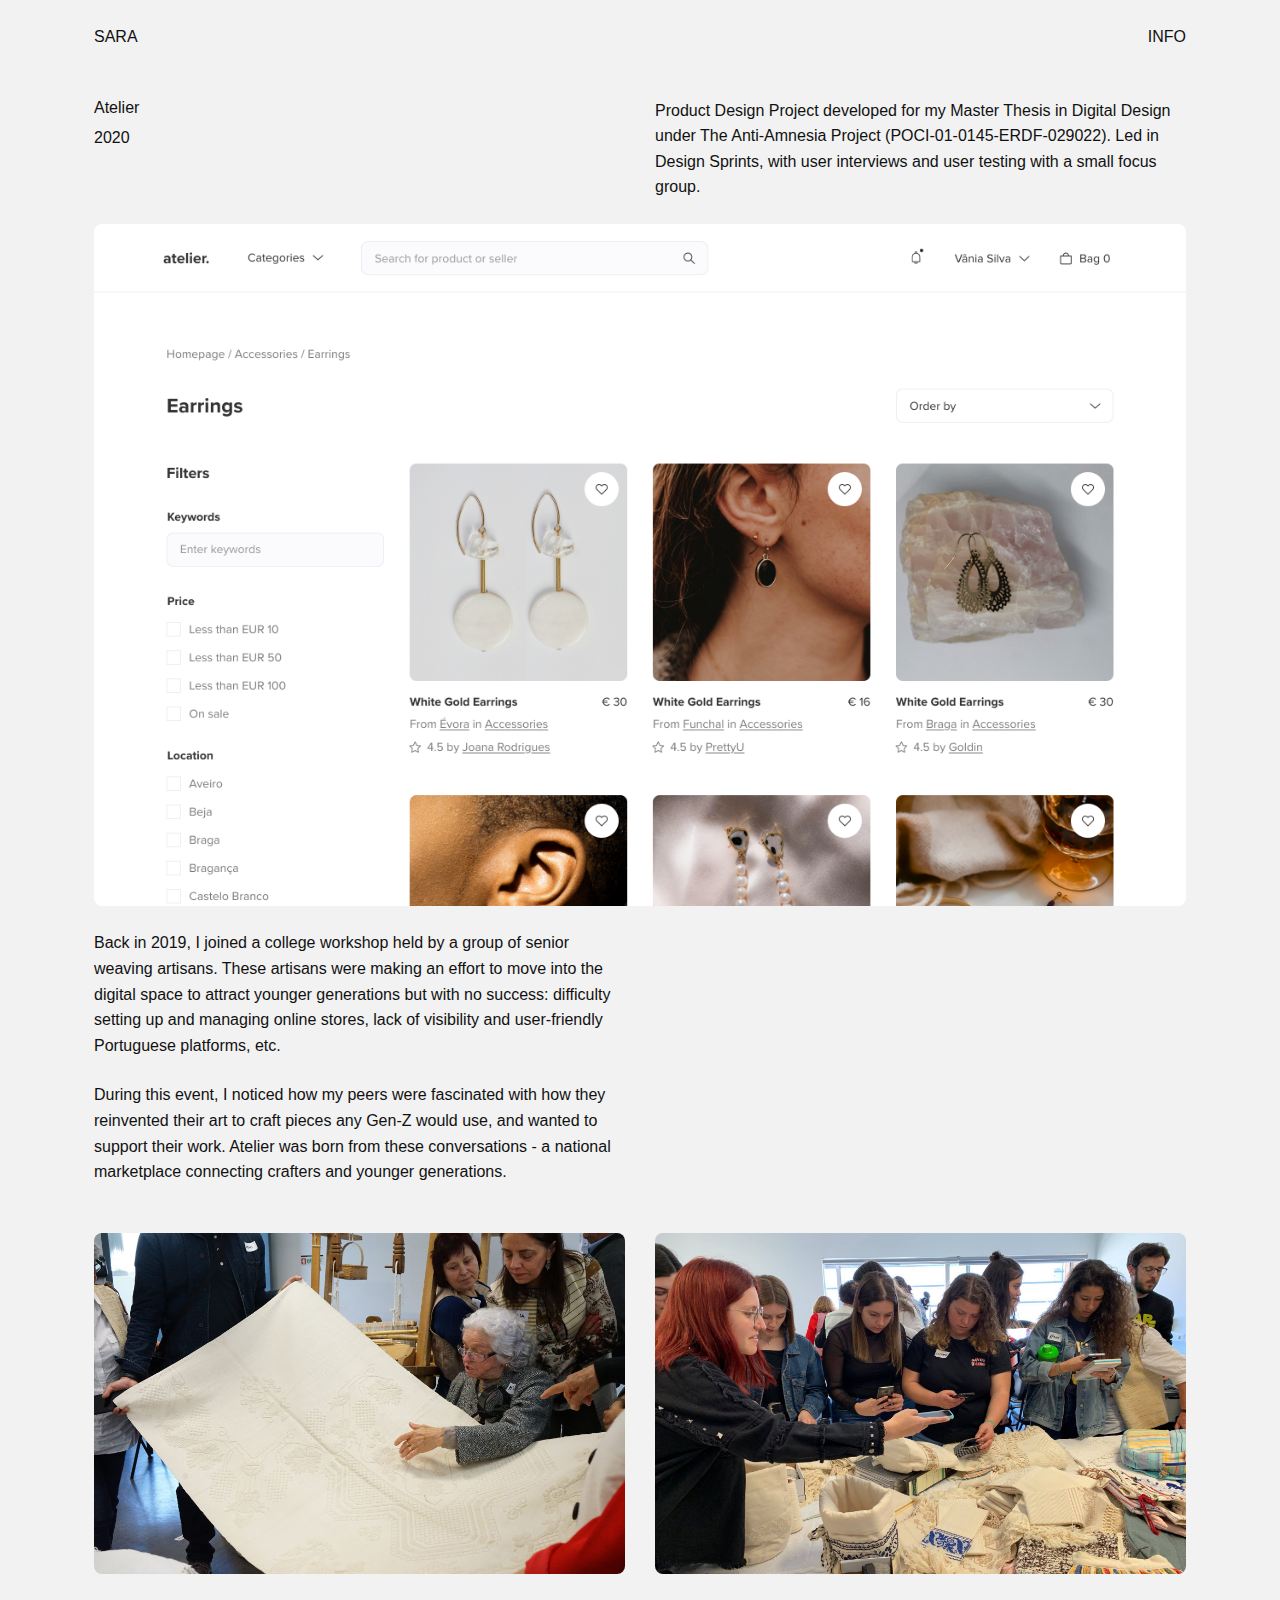
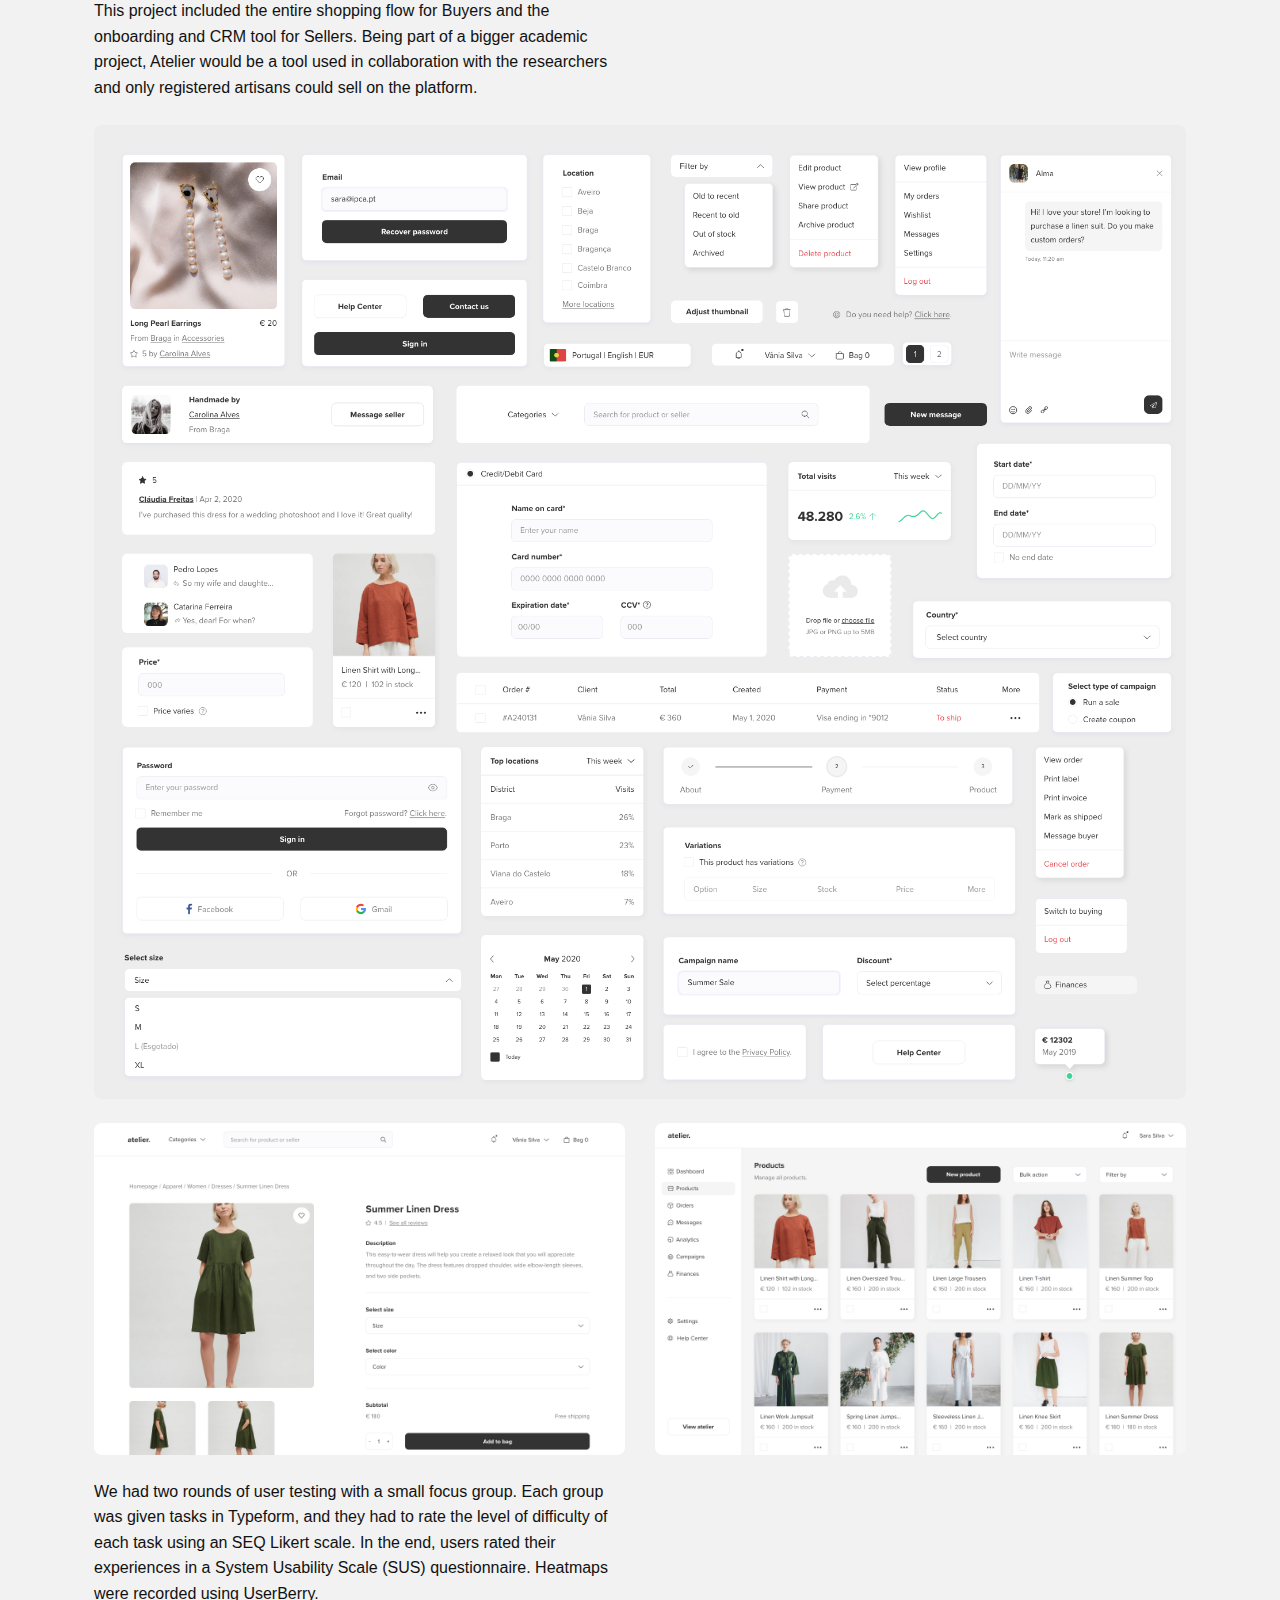
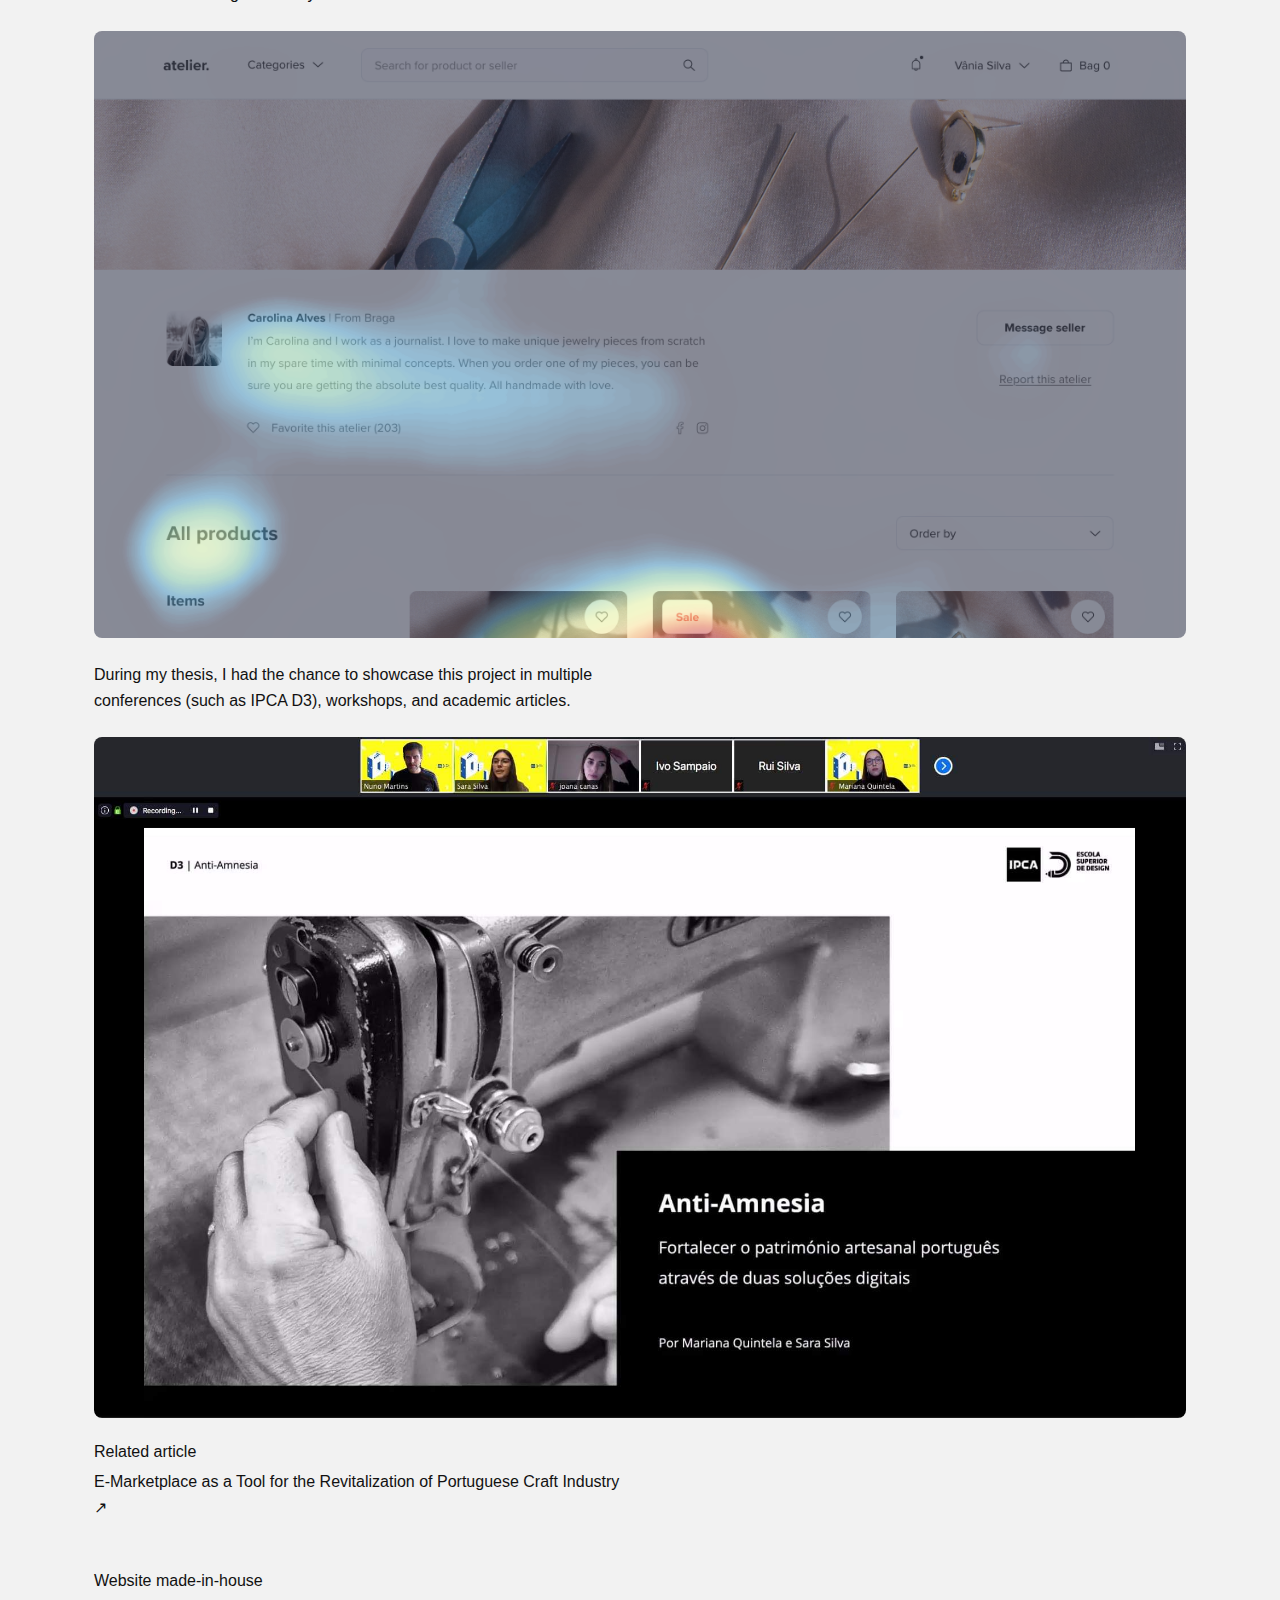
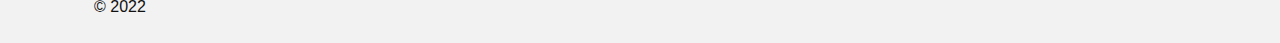
==== atelier.html @ a81909cb "Add files via upload" ====
<!DOCTYPE html>
<html lang="en">

    <head>
        <meta charset="utf-8">
        <meta name="viewport" content="width=device-width, initial-scale=1, shrink-to-fit=no">
        <meta name="description" content="Data-driven Product Designer">
        <meta name="author" content="">
        <title>Sara Baudelle Silva</title>
        <link rel="stylesheet" href="https://stackpath.bootstrapcdn.com/bootstrap/4.3.1/css/bootstrap.min.css"
            integrity="sha384-ggOyR0iXCbMQv3Xipma34MD+dH/1fQ784/j6cY/iJTQUOhcWr7x9JvoRxT2MZw1T" crossorigin="anonymous">
        <link rel="shortcut icon" type="image/png" href="favicon.ico" />
        <link rel="stylesheet" type="text/css" href="main.css">
        <meta name="p:domain_verify" content="80d8b93ff0d16287e4428021d5e0ec13" />
        <meta property="og:image" content="atelier-design-system"/>
    </head>

<body>

    <div class="container p-4">
        <div class="row pb-5 d-flex align-items-center">
            <div class="col-6">
                <a class="hide-after" href="index.html">SARA</a>
            </div>
            <div class="col-6 d-flex justify-content-end">
                <a class="hide-after" href="info.html">INFO</a>
            </div>
        </div>
        <div class="row pb-4">
            <div class="col-lg-6">
                <h1>Atelier</h1>
                <p>2020</p>
            </div>
            <div class="col-lg-6 pt-lg-0 pt-4">
                <p>Product Design Project developed for my Master Thesis in Digital Design under The Anti-Amnesia
                    Project (POCI-01-0145-ERDF-029022). Led in Design Sprints, with user interviews and user
                    testing with a small focus group.</p>
            </div>
        </div>
        <div class="row pb-4">
            <div class="col-lg-12">
                <img src="atelier-plp.png" class="img-fluid"
                    alt="Screenshot of Product Listing Page showing filter options and several products">
            </div>
        </div>
        <div class="row pb-4">
            <div class="col-lg-6">
                <p class="pb-4">Back in 2019, I joined a college workshop held by a group of senior weaving artisans. These artisans were making an effort to move into the digital space to attract younger generations but with no success: difficulty setting up and managing online stores, lack of visibility and user-friendly Portuguese platforms, etc.</p>
                <p class="pb-4">During this event, I noticed how my peers were fascinated with how they reinvented their art to craft pieces any Gen-Z would use, and wanted to support their work. Atelier was born from these conversations - a national marketplace connecting crafters and younger generations. </p>
            </div>
        </div>
        <div class="row pb-4">
            <div class="col-lg-6">
                <img src="56371039_311283246203335_3808947396625301504_n.jpg" class="img-fluid" alt="Responsive image">

            </div>
            <div class="col-lg-6 pt-lg-0 pt-4">
                <img src="55491716_311283142870012_4696863191366369280_n.jpg" class="img-fluid" alt="Responsive image">

            </div>
        </div>
        <div class="row pb-4">
            <div class="col-lg-6">
                <p>This project included the entire shopping flow for Buyers and the onboarding and CRM tool for
                    Sellers. Being part of a bigger academic project, Atelier would be a tool used in collaboration with
                    the researchers and only registered artisans could sell on the platform.</p>
            </div>
        </div>
        <div class="row pb-4">
            <div class="col-lg-12 text-center">
                <img src="atelier-design-system.png" class="img-fluid" alt="Screenshot of Design System components">
            </div>
        </div>
        <div class="row pb-4">
            <div class="col-lg-6">
                <img src="atelier-buyers.png" class="img-fluid" alt="Screenshot of product detail page">
            </div>
            <div class="col-lg-6 pt-lg-0 pt-4">
                <img src="atelier-sellers.png" class="img-fluid" alt="Screenshot of CRM tool">
            </div>
        </div>
        <div class="row pb-4">
            <div class="col-lg-6">
                <p>We had two rounds of user testing with a small focus group. Each group was given tasks in Typeform,
                    and they had to rate the level of difficulty of each task using an SEQ Likert scale. In the end,
                    users rated their experiences in a System Usability Scale (SUS) questionnaire. Heatmaps were
                    recorded using UserBerry.</p>
            </div>
        </div>
        <div class="row pb-4">
            <div class="col-lg-12">
                <img src="atelier-userberry.png" class="img-fluid"
                    alt="Screenshot of heatmap showing how users experienced the website">
            </div>
        </div>
        <div class="row pb-4">
            <div class="col-lg-6">
                <p>During my thesis, I had the chance to showcase this project in multiple conferences (such as IPCA D3), workshops, and
                    academic articles.</p>
            </div>
        </div>
        <div class="row pb-4">
            <div class="col-lg-12">
                <img src="anti-amnesia-workshop-and-talk.jpeg" class="img-fluid" alt="Responsive image">
            </div>
        </div>
        <div class="row pb-5">
            <div class="col-lg-6">
                <h3>Related article</h3>
                <a href="https://www.mdpi.com/1999-5903/12/11/195/html" target="_blank">E-Marketplace as a Tool for the
                    Revitalization
                    of Portuguese Craft Industry</a>
            </div>
        </div>

        <div class="row">
            <div class="col-lg-6">
                <p>Website made-in-house</p>
                <p>© 2022</p>
            </div>
        </div>
    </div>
</body>

</html>
---- main.css ----
* {
    box-sizing: border-box;
}

@import url('https://fonts.googleapis.com/css2?family=Inter&display=swap');

body,
html {
    width: 100%;
    height: 100%;
    padding: 0;
    margin: 0;
    background-color: #f2f2f2;
    color: #111;
    font-size: 16px;
    line-height: 1.6;
    font-family: 'Inter', sans-serif;
}

:-moz-selection {
    color: #f2f2f2;
    background: #111;
  }
  
::selection {
    color: #f2f2f2;
    background: #111;
  }

h1, h2, h3 {
    font-size: 16px;
    font-weight: 400;
}

p {
    font-family: 'Inter', sans-serif;
    font-weight: 400;
    font-style: normal;
    font-size: 16px;
    margin-bottom: 0;
}

a {
    font-family: 'Inter', sans-serif;
    font-weight: 400;
    font-style: normal;
    color: #111;
}

a::after {
    content: " ↗";
    text-decoration: none;
}

a:hover {
    text-decoration: underline;
    text-underline-offset: 4px;
    color: #111;
}

a.hide-after::after {
    display: none;
}

img {
    width: 100%;
    height: auto;
    border-radius: 8px;
}
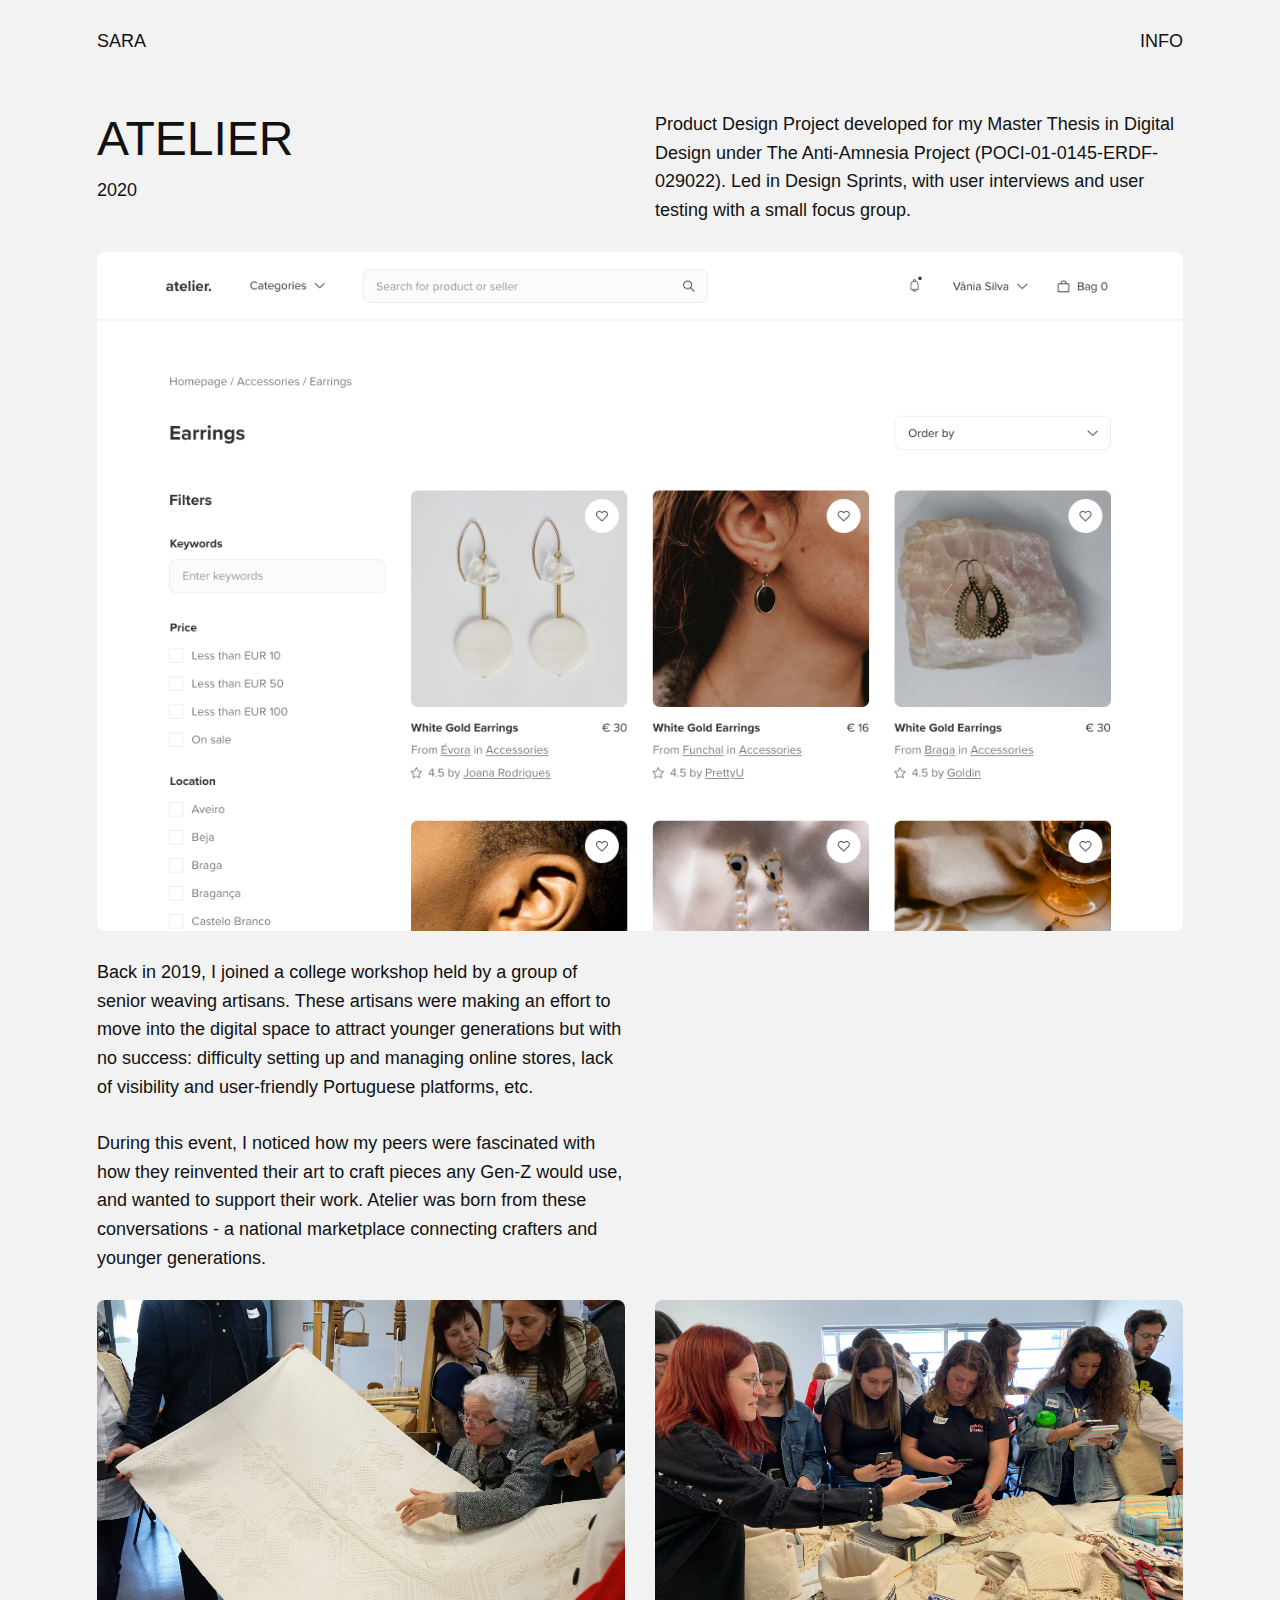
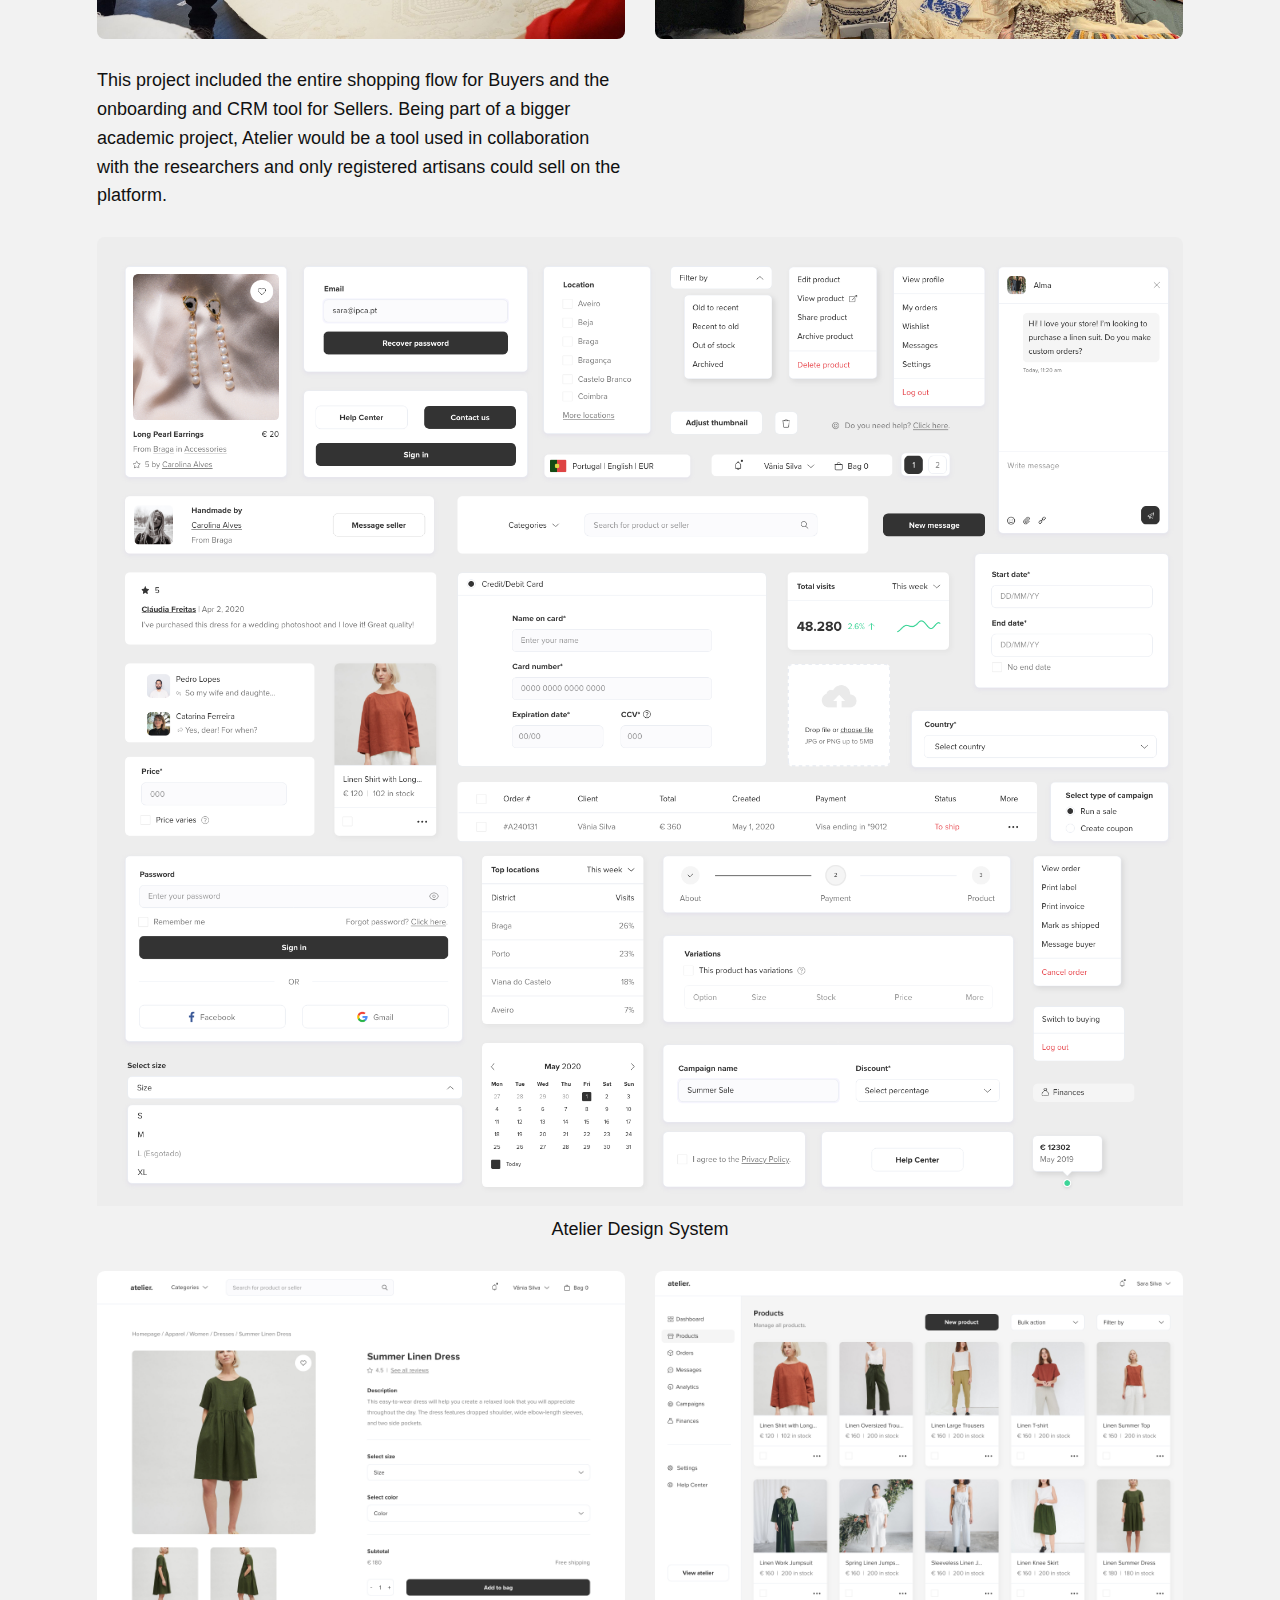
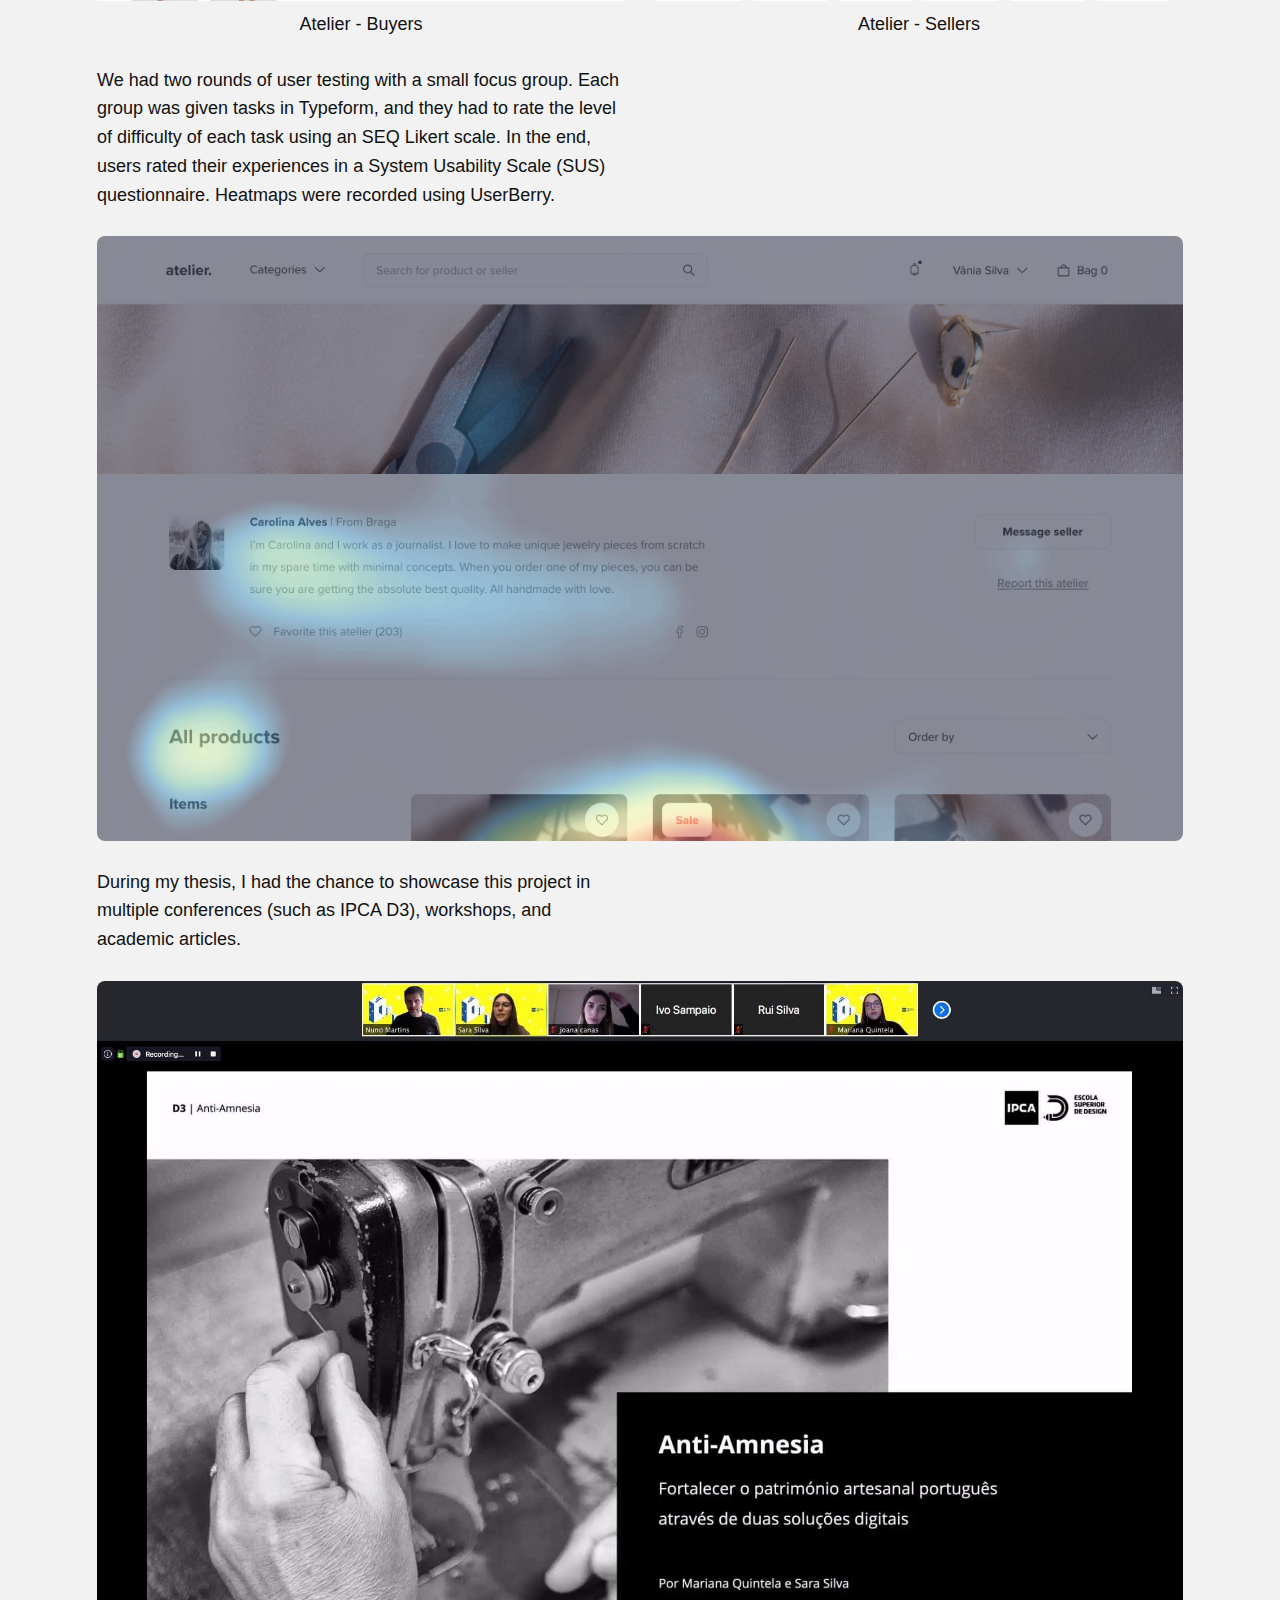
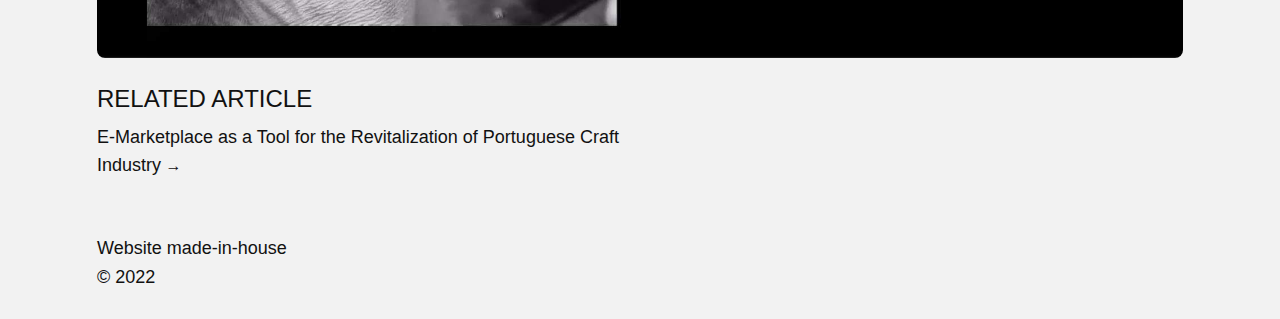
==== commit 0e9cd186: "Add files via upload" ====
--- a/atelier.html
+++ b/atelier.html
@@ -46,7 +46,7 @@
         <div class="row pb-4">
             <div class="col-lg-6">
                 <p class="pb-4">Back in 2019, I joined a college workshop held by a group of senior weaving artisans. These artisans were making an effort to move into the digital space to attract younger generations but with no success: difficulty setting up and managing online stores, lack of visibility and user-friendly Portuguese platforms, etc.</p>
-                <p class="pb-4">During this event, I noticed how my peers were fascinated with how they reinvented their art to craft pieces any Gen-Z would use, and wanted to support their work. Atelier was born from these conversations - a national marketplace connecting crafters and younger generations. </p>
+                <p>During this event, I noticed how my peers were fascinated with how they reinvented their art to craft pieces any Gen-Z would use, and wanted to support their work. Atelier was born from these conversations - a national marketplace connecting crafters and younger generations. </p>
             </div>
         </div>
         <div class="row pb-4">
@@ -68,15 +68,18 @@
         </div>
         <div class="row pb-4">
             <div class="col-lg-12 text-center">
-                <img src="atelier-design-system.png" class="img-fluid" alt="Screenshot of Design System components">
+                <img src="atelier-design-system.png" class="img-fluid pb-2" alt="Screenshot of Design System components">
+                <p>Atelier Design System</p>
             </div>
         </div>
         <div class="row pb-4">
-            <div class="col-lg-6">
-                <img src="atelier-buyers.png" class="img-fluid" alt="Screenshot of product detail page">
+            <div class="col-lg-6 text-center">
+                <img src="atelier-buyers.png" class="img-fluid pb-2" alt="Screenshot of product detail page">
+                <p>Atelier - Buyers</p>
             </div>
-            <div class="col-lg-6 pt-lg-0 pt-4">
-                <img src="atelier-sellers.png" class="img-fluid" alt="Screenshot of CRM tool">
+            <div class="col-lg-6 pt-lg-0 pt-4 text-center">
+                <img src="atelier-sellers.png" class="img-fluid pb-2" alt="Screenshot of CRM tool">
+                <p>Atelier - Sellers</p>
             </div>
         </div>
         <div class="row pb-4">
--- a/main.css
+++ b/main.css
@@ -12,7 +12,7 @@
     margin: 0;
     background-color: #f2f2f2;
     color: #111;
-    font-size: 16px;
+    font-size: 18px;
     line-height: 1.6;
     font-family: 'Inter', sans-serif;
 }
@@ -27,16 +27,23 @@
     background: #111;
   }
 
-h1, h2, h3 {
-    font-size: 16px;
+h1 {
+    font-size: 48px;
+    text-transform: uppercase;
     font-weight: 400;
+}
+
+h2, h3 {
+    font-size: 24px;
+    font-weight: 400;
+    text-transform: uppercase;
 }
 
 p {
     font-family: 'Inter', sans-serif;
     font-weight: 400;
     font-style: normal;
-    font-size: 16px;
+    font-size: 18px;
     margin-bottom: 0;
 }
 
@@ -48,7 +55,8 @@
 }
 
 a::after {
-    content: " ↗";
+    content: " →";
+    font-size: 16px;
     text-decoration: none;
 }
 
